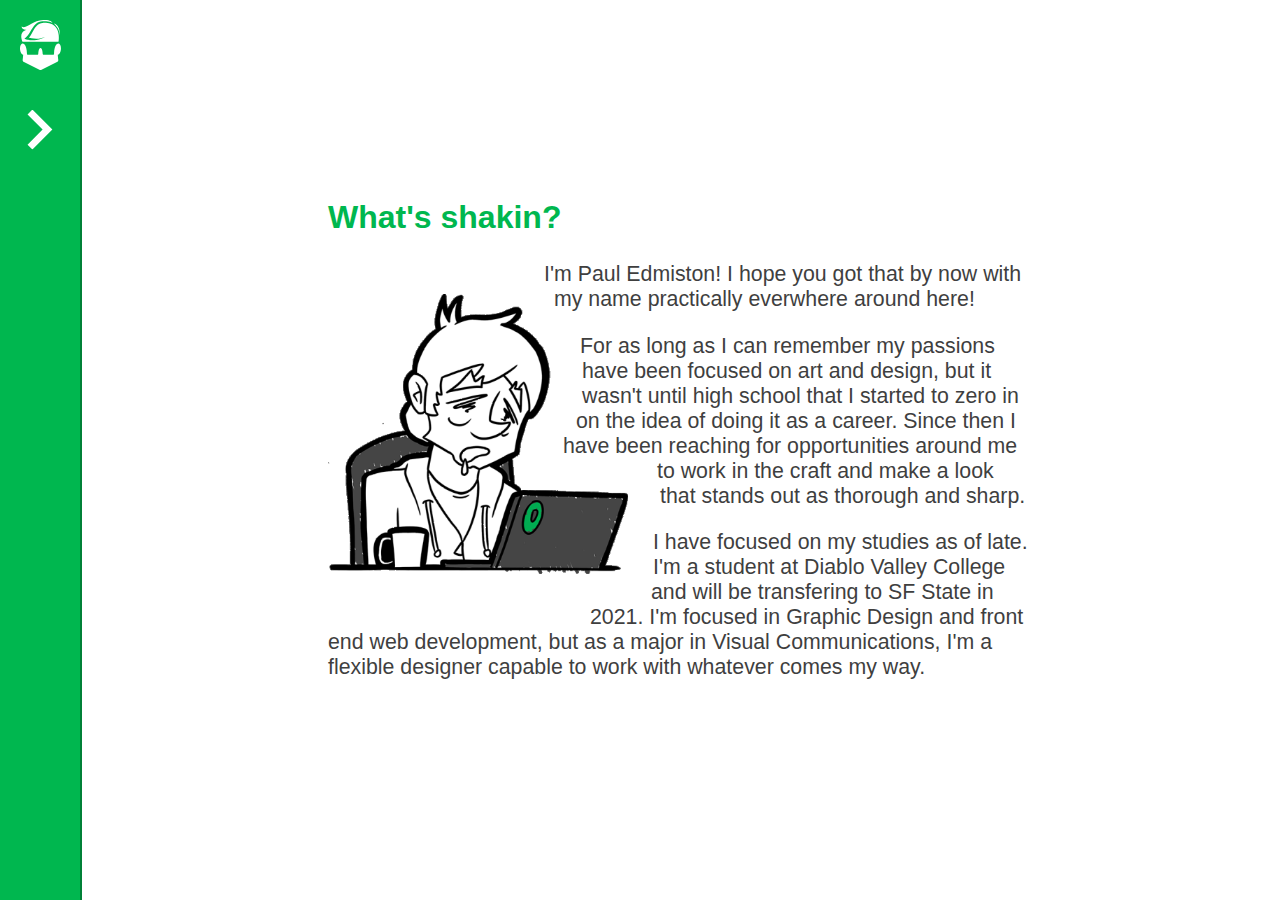
==== about/index.html @ 64730ffc "About finished. Assembled other pages." ====
<!DOCTYPE html>
<html lang="en">
<head>
	<meta charset="UTF-8">
	<meta name="viewport" content="width=device-width, initial-scale=1.0">
	<title>Paul Edmiston</title>
	<meta name="description" content="The official site and portfolio of Paul Edmiston, graphic and web designer. Please, make yourself comfortable."/>
	<meta name="Author" content="Paul Edmiston"/>

	<link rel="preload" href="../_css/main.css" as="style">
	<link rel="preload" href="../_scripts/main.js" as="script">

	<link rel="preload" href="../_images/expand.svg" as="image">
	<link rel="preload" href="../_images/logo_white.svg" as="image">
	<link rel="preload" href="../_images/logotype_nooutline.svg" as="image">
	<link rel="preload" href="../_images/splash1200px.jpg" as="image">

	<link rel="stylesheet" type="text/css" href="../_css/main.css">
</head>
<body id="pgabout">
<div class="flank left">
	<div class="halftone left"></div>
</div>
<div id="interior">
<div id="barkit" class="menumodifier">
	<header>
		<div id="menutoggler">
			<img class="menumodifier" src="../_images/expand.svg" alt="">
		</div>
		<img class="menumodifier" src="../_images/logo_white.svg" alt="">
		<img class="menumodifier" src="../_images/logotype_nooutline.svg" alt="">
	</header>
	<nav class="menumodifier">
		<ul>
			<li class="home"><a href="../index.html">Home</a></li>
			<li class="works" style="grid-row: 2 / 6;">
				<a href="../works/">Works</a><ul style="grid-row: 2 / 5;">
					<li class="passion">
						<a href="../works/passion/"><span>Done in</span> <br>
							Passion</a>
					</li>
					<li class="academics">
						<a href="../works/passion/"><span>Done in</span> <br>
							Academics</a>
					</li>
					<li class="business">
						<a href="../works/business/"><span>Done in</span> <br>
							Business</a>
					</li>
				</ul></li>
			<li class="about"><a href="index.html">About</a></li>
			<li class="contact"><a href="../contact/">Contact</a></li>
		</ul>
		<div>
			<p>&copy; 2020 Paul Edmiston.<br>
			All rights reserved.</p>
			<p>The Roundel and Logotype are trademarks of Paul Edmiston that really ought to be registered.</p>
		</div>
	</nav>
</div>

<main>
	<div class="maininterior">
		<h2>What's shakin?</h2>
		<article>
			<img class="portraitpng" src="_images/portrait.png" alt="I'm often working a lot later than what's healthy to, I won't deny it.">
			<p>I'm Paul Edmiston! I hope you got that by now with my name practically everwhere around here!</p>
			<p>For as long as I can remember my passions have been focused on art and design, but it wasn't until high school that I started to zero in on the idea of doing it as a career. Since then I have been reaching for opportunities around me to work in the craft and make a look that stands out as thorough and sharp.</p>
			<p>I have focused on my studies as of late. I'm a student at Diablo Valley College and will be transfering to SF State in 2021. I'm focused in Graphic Design and front end web development, but as a major in Visual Communications, I'm a flexible designer capable to work with whatever comes my way.</p>
		</article>
	</div>
</main>
</div>
<div class="flank right">
	<div class="halftone right"></div>
</div>
<div class="legalwrap legalmodifier">
	<div class="spacer"></div>
	<div class="mobilelegal legalmodifier">
		<div id="legaltoggler">
			<img class="legalmodifier" src="../_images/expand.svg" alt=""> Legal information
		</div>
		<div>
			<p>&copy; 2020 Paul Edmiston.<br>
			All rights reserved.</p>
			<p>The Roundel and Logotype are trademarks of Paul Edmiston that really ought to be registered.</p>
		</div>
	</div>
</div>
<script src="../_scripts/main.js"></script>
</body>
</html>
---- _css/main.css ----
/********************************
CATCH-ALLS, ROOT APPLIED, INITIAL
********************************/
:root {
	font-family: "Avenir", "Helvetica", "Arial", sans-serif;
	box-sizing: border-box;	
	
	/*VARIABLES*/
	--brandingprimary: #00b74f;
		--brandingprimary_tintup: #38D77C;
		--brandingprimary_shadedown1: #009A42;
		--brandingprimary_shadedown2: #008137;
	--brandingsecondary: #ff48b0;
	--bodygray: #3f3f3f;
	--quick_easeout: cubic-bezier(.12,.75,.50,1);
}
* {box-sizing: border-box;}
html {
	height: 100%;
}
body {
	margin: 0;
	max-width: 100%;
	height: 100%;
	padding: 0;

	font-size: 16pt;
}
div#interior {
	margin: auto;
	width: 100%;
	max-width: 1400px;
	height: 100%;

	display: grid;
	grid-template-columns: 100%;
	grid-template-rows: 80px 1fr;
}
div#barkit {
	position: fixed;
	width: 100%;
	z-index: 10;

	display: grid;
	grid-template-rows: 80px auto;
	grid-template-columns: 100%;
}
div#barkit.menutoggle {height:100%;}




/*********************
GENERAL TAG FORMATTING
*********************/

/*SIDEBAR*/
header {
	width: 100%;

	display: flex;
	justify-content: space-between;
	align-items: center;

	background-color: var(--brandingprimary);
}
header > img:nth-of-type(1) {
	position: absolute;

	right: 15px;
	height: 50px;
	transition: right 0.2s var(--quick_easeout) 0.4s;
}
header > img:nth-of-type(1).menutoggle {
	right:-41px;
	transition: right 0.2s var(--quick_easeout);
}
header > img:nth-of-type(2) {
	position: absolute;

	right: -214px;
	height: 50px;
	transition: right 0.2s var(--quick_easeout);
}
header > img:nth-of-type(2).menutoggle {
	right:15px;
	transition: right 0.2s var(--quick_easeout) 0.4s;
}
div#menutoggler {
	display: flex;
	justify-content: center;
	align-items: center;
	width: 80px;
	height: 80px;
	background-color: var(--brandingprimary);
	transition: background-color 0.2s var(--quick_easeout);
}
div#menutoggler:hover {background-color: var(--brandingprimary_tintup);}
div#menutoggler:active {background-color: var(--brandingprimary_shadedown2)}
div#menutoggler > img {
	width: 40px;
	position: relative;
	transition: transform 0.2s var(--quick_easeout);
}
div#menutoggler > img.menutoggle {
	transform: rotate(180deg);
}
nav {
	display: none;
	transition: bottom 0.5s var(--quick_easeout);
	bottom: 120%;

	position: relative;
	z-index: -1;
}
nav.menutoggle {
	transition: bottom 0.5s var(--quick_easeout);
	display: block;
	bottom: 0%;
}
nav ul {
	list-style: none;
	display: grid;
	grid-template-columns: 100%;

	margin: 0;
	width: 100%;
	height: 100%;
	padding: 0;
}
nav li {
	display: block;
	padding: 0;
}
nav li.works {
 	display: grid;
	grid-template-columns: 100%;
}
nav li.works ul {
	display: grid;
}
nav li a {
	padding: 1rem;

	display: block;
	height: 100%;
	background-color: var(--brandingprimary);
	transition: background-color 0.2s var(--quick_easeout);

	color: white;
	text-decoration: none;
}
nav li a span {
	font-size: 12pt;
}
#pghome nav li.home a,
#pgworks nav li.works a,
#pgpassion nav li.passion a,
#pgacademics nav li.academics a,
#pgbusiness nav li.business a,
#pgabout nav li.about a,
#pgcontact nav li.contact a {
	background-color: var(--brandingprimary_shadedown1);
}
#pghome nav li.home a:hover,
#pgworks nav li.works a:hover,
#pgpassion nav li.passion a:hover,
#pgacademics nav li.academics a:hover,
#pgbusiness nav li.business a:hover,
#pgabout nav li.about a:hover,
#pgcontact nav li.contact a:hover,
nav li a:hover {
	background-color: var(--brandingprimary_tintup);
}
nav li li > a {
	padding-left: 2rem;
}
nav div {
	display: none;
}

div.flank {
	display: none;
}
/*INS and DEL*/


/*HORIZONTAL RULE*/


/*TAG SPECIFIC CLASSES*/




/*******************
GENERAL PAGE MATTERS
*******************/

/*BODY AND RELATED CLASSES*/
main {
	grid-row: 2 / 3;
	border-top: 4px solid var(--brandingprimary_shadedown2);

	display: flex;
	flex-direction: column;
	justify-content: center;

	color: var(--bodygray);
}
main .maininterior > *:first-child {margin-top: 0;}
main .maininterior > *:last-child {margin-bottom: 0;}
main .maininterior {
	margin: auto;
	width: 100%;
	max-width: 800px;
	padding: 5rem 3rem;
	padding-top: 3rem;
}
/*GENERAL TEXT*/

/*HEADERS*/
h2, h3, h4 {color: var(--brandingprimary);}


/* * * * * * * * * *
SPECIFIC PAGE MATTERS
* * * * * * * * * */
/*LANDING*/
div.legalwrap {
	position: fixed;
	bottom: 0;

	transition: background-color 0.4s var(--quick_easeout);
	background-color: rgba(0, 0, 0, 0);

	width: 100%;
	height: 0;
}
div.legalwrap.legaltoggle {
	height: 100%;
	background-color: rgba(0, 0, 0, 0.5);
	transition: background-color 0.4s var(--quick_easeout);
}
div.spacer {
	position: relative;
	height: 100%;
}
div.mobilelegal {
	position: relative;
	bottom: 0;
	transition: transform 0.4s var(--quick_easeout);
	transform: translate(0, -61px);

	display: flex;
	flex-direction: column;
	

	width: 100%;
}
div.mobilelegal.legaltoggle {
	transition: transform 0.4s var(--quick_easeout);
	transform: translate(0,-100%);
}
div.mobilelegal div:first-child {
	margin: auto;
	display: inline;

	padding: 1rem;

	background-color: var(--brandingprimary);
	border-radius: 15px 15px 0 0;
	color: white;
}
div.mobilelegal div:nth-child(2) {
	padding: 1rem;
	background-color: white;

	color: var(--bodygray);
	text-align: left;
}
div.mobilelegal img {
	position: relative;
	transform:rotate(180deg);
	transition: transform 0.4s var(--quick_easeout);
	width: 12px;
}
div.mobilelegal img.legaltoggle {
	transform:rotate(0deg);
	transition: transform 0.4s var(--quick_easeout);
}
div.mobilelegal p {
	color: var(--bodygray);
	font-size: 12pt;
}
div.mobilelegal div p:first-child {margin-top: 0;}
div.mobilelegal div p:last-child {margin-bottom: 0;}

#pghome main {
	background-image: url("../_images/splash1200px.jpg");
	background-size: cover;
	background-position: left;
	color: white;
	text-align: center;
}
#pghome main h2 {color: white;}
/*ABOUT*/
.portraitpng {
	width: 100%;
}




/************
MEDIA QUERIES
************/
@media only screen and (min-width: 600px) and (min-height: 900px) {
div.legalwrap {display: none;}
div#interior {
	position: relative;
	grid-template-columns: 80px 1fr;
	grid-template-rows: auto;
}
div#barkit {
	width: auto;
	grid-template-rows: 170px auto;
	height: 100%;
	border-right: 2px solid var(--brandingprimary_shadedown2);

	background-color: var(--brandingprimary);
}
div#barkit.menutoggle {
	width: 254px;
}
header {
	display: block;
	position: relative;
	height: 100%;
}
header > img:nth-of-type(1) {
	position: absolute;

	left: 20px;
	top: 20px;
	height: 50px;
	transition: left 0.2s var(--quick_easeout) 0.4s;
}
header > img:nth-of-type(1).menutoggle {
	left:-41px;
	transition: left 0.2s var(--quick_easeout);
}
header > img:nth-of-type(2) {
	position: absolute;

	left: -214px;
	top: 20px;
	height: 50px;
	transition: left 0.2s var(--quick_easeout);
}
header > img:nth-of-type(2).menutoggle {
	left:20px;
	transition: left 0.2s var(--quick_easeout) 0.4s;
}
div#menutoggler {
	position: relative;
	transform: translateY(90px);
}
div#menutoggler > img {
	width: 40px;
	position: relative;
	transition: transform 0.2s var(--quick_easeout);
	transform: rotate(270deg);
}
div#menutoggler > img.menutoggle {
	transform: rotate(90deg);
}
nav ul {
	height: auto;
	grid-template-rows: auto;
}
nav li.works {
	grid-template-rows: auto;
}
nav div {
	display: block;
	position: absolute;
	bottom: 0;
	padding: 1rem;

	font-size: 12pt;
	color: var(--brandingprimary_shadedown2);
}
main {
	grid-row: auto;
	grid-column: 2 / 3;
	border-top: none;
}
main .maininterior {padding-top: 5rem;}
.portraitpng {
	max-width: 300px;
	shape-margin: 2rem;
	margin: 2rem;
	margin-left: 0;

	float: left;
	shape-outside: url("../about/_images/portrait.png");
}
}


@media only screen and (min-width: 1400px) and (min-height: 900px) {
body {
	display: grid;
	grid-template-columns: 1fr 1400px 1fr;
}

div#interior {
	grid-template-columns: 254px 1fr;
	border-left:4px solid var(--brandingprimary_shadedown2);
	border-right:4px solid var(--brandingprimary_shadedown2);
}
div#barkit {
	grid-template-rows: 90px auto;
	width: 254px;
}
header > img:nth-of-type(1) {
	display: none;
}
header > img:nth-of-type(2) {
	transition: left 0s;
	left:20px;
}
div#menutoggler {
	display: none;
}
nav {
	display: block;
	bottom: 0%;
}

div.flank {
	display: flex;
	width: 100%;
	height: 100%;
	background-color: var(--brandingprimary_shadedown1);
}
div.flank.left {
	grid-column: 1 / 2;
	flex-direction: row-reverse;

	background-image: url(../_images/flankleft5.jpg);
	background-position: center;
}
div.flank.right {
	grid-column: 3 / 4;

	background-image: url(../_images/flankright.jpg);
	background-position: center;
}
div.halftone {
	position: relative;
	width: 100%;
	max-width: 144px;
	height: 100%;

	background-color: var(--brandingprimary_shadedown2);
	mask-image: url(../_images/halftone.png);
}
div.halftone.left {
	transform: rotate(180deg);
}
}
---- _css/main.css ----
/********************************
CATCH-ALLS, ROOT APPLIED, INITIAL
********************************/
:root {
	font-family: "Avenir", "Helvetica", "Arial", sans-serif;
	box-sizing: border-box;	
	
	/*VARIABLES*/
	--brandingprimary: #00b74f;
		--brandingprimary_tintup: #38D77C;
		--brandingprimary_shadedown1: #009A42;
		--brandingprimary_shadedown2: #008137;
	--brandingsecondary: #ff48b0;
	--bodygray: #3f3f3f;
	--quick_easeout: cubic-bezier(.12,.75,.50,1);
}
* {box-sizing: border-box;}
html {
	height: 100%;
}
body {
	margin: 0;
	max-width: 100%;
	height: 100%;
	padding: 0;

	font-size: 16pt;
}
div#interior {
	margin: auto;
	width: 100%;
	max-width: 1400px;
	height: 100%;

	display: grid;
	grid-template-columns: 100%;
	grid-template-rows: 80px 1fr;
}
div#barkit {
	position: fixed;
	width: 100%;
	z-index: 10;

	display: grid;
	grid-template-rows: 80px auto;
	grid-template-columns: 100%;
}
div#barkit.menutoggle {height:100%;}




/*********************
GENERAL TAG FORMATTING
*********************/

/*SIDEBAR*/
header {
	width: 100%;

	display: flex;
	justify-content: space-between;
	align-items: center;

	background-color: var(--brandingprimary);
}
header > img:nth-of-type(1) {
	position: absolute;

	right: 15px;
	height: 50px;
	transition: right 0.2s var(--quick_easeout) 0.4s;
}
header > img:nth-of-type(1).menutoggle {
	right:-41px;
	transition: right 0.2s var(--quick_easeout);
}
header > img:nth-of-type(2) {
	position: absolute;

	right: -214px;
	height: 50px;
	transition: right 0.2s var(--quick_easeout);
}
header > img:nth-of-type(2).menutoggle {
	right:15px;
	transition: right 0.2s var(--quick_easeout) 0.4s;
}
div#menutoggler {
	display: flex;
	justify-content: center;
	align-items: center;
	width: 80px;
	height: 80px;
	background-color: var(--brandingprimary);
	transition: background-color 0.2s var(--quick_easeout);
}
div#menutoggler:hover {background-color: var(--brandingprimary_tintup);}
div#menutoggler:active {background-color: var(--brandingprimary_shadedown2)}
div#menutoggler > img {
	width: 40px;
	position: relative;
	transition: transform 0.2s var(--quick_easeout);
}
div#menutoggler > img.menutoggle {
	transform: rotate(180deg);
}
nav {
	display: none;
	transition: bottom 0.5s var(--quick_easeout);
	bottom: 120%;

	position: relative;
	z-index: -1;
}
nav.menutoggle {
	transition: bottom 0.5s var(--quick_easeout);
	display: block;
	bottom: 0%;
}
nav ul {
	list-style: none;
	display: grid;
	grid-template-columns: 100%;

	margin: 0;
	width: 100%;
	height: 100%;
	padding: 0;
}
nav li {
	display: block;
	padding: 0;
}
nav li.works {
 	display: grid;
	grid-template-columns: 100%;
}
nav li.works ul {
	display: grid;
}
nav li a {
	padding: 1rem;

	display: block;
	height: 100%;
	background-color: var(--brandingprimary);
	transition: background-color 0.2s var(--quick_easeout);

	color: white;
	text-decoration: none;
}
nav li a span {
	font-size: 12pt;
}
#pghome nav li.home a,
#pgworks nav li.works a,
#pgpassion nav li.passion a,
#pgacademics nav li.academics a,
#pgbusiness nav li.business a,
#pgabout nav li.about a,
#pgcontact nav li.contact a {
	background-color: var(--brandingprimary_shadedown1);
}
#pghome nav li.home a:hover,
#pgworks nav li.works a:hover,
#pgpassion nav li.passion a:hover,
#pgacademics nav li.academics a:hover,
#pgbusiness nav li.business a:hover,
#pgabout nav li.about a:hover,
#pgcontact nav li.contact a:hover,
nav li a:hover {
	background-color: var(--brandingprimary_tintup);
}
nav li li > a {
	padding-left: 2rem;
}
nav div {
	display: none;
}

div.flank {
	display: none;
}
/*INS and DEL*/


/*HORIZONTAL RULE*/


/*TAG SPECIFIC CLASSES*/




/*******************
GENERAL PAGE MATTERS
*******************/

/*BODY AND RELATED CLASSES*/
main {
	grid-row: 2 / 3;
	border-top: 4px solid var(--brandingprimary_shadedown2);

	display: flex;
	flex-direction: column;
	justify-content: center;

	color: var(--bodygray);
}
main .maininterior > *:first-child {margin-top: 0;}
main .maininterior > *:last-child {margin-bottom: 0;}
main .maininterior {
	margin: auto;
	width: 100%;
	max-width: 800px;
	padding: 5rem 3rem;
	padding-top: 3rem;
}
/*GENERAL TEXT*/

/*HEADERS*/
h2, h3, h4 {color: var(--brandingprimary);}


/* * * * * * * * * *
SPECIFIC PAGE MATTERS
* * * * * * * * * */
/*LANDING*/
div.legalwrap {
	position: fixed;
	bottom: 0;

	transition: background-color 0.4s var(--quick_easeout);
	background-color: rgba(0, 0, 0, 0);

	width: 100%;
	height: 0;
}
div.legalwrap.legaltoggle {
	height: 100%;
	background-color: rgba(0, 0, 0, 0.5);
	transition: background-color 0.4s var(--quick_easeout);
}
div.spacer {
	position: relative;
	height: 100%;
}
div.mobilelegal {
	position: relative;
	bottom: 0;
	transition: transform 0.4s var(--quick_easeout);
	transform: translate(0, -61px);

	display: flex;
	flex-direction: column;
	

	width: 100%;
}
div.mobilelegal.legaltoggle {
	transition: transform 0.4s var(--quick_easeout);
	transform: translate(0,-100%);
}
div.mobilelegal div:first-child {
	margin: auto;
	display: inline;

	padding: 1rem;

	background-color: var(--brandingprimary);
	border-radius: 15px 15px 0 0;
	color: white;
}
div.mobilelegal div:nth-child(2) {
	padding: 1rem;
	background-color: white;

	color: var(--bodygray);
	text-align: left;
}
div.mobilelegal img {
	position: relative;
	transform:rotate(180deg);
	transition: transform 0.4s var(--quick_easeout);
	width: 12px;
}
div.mobilelegal img.legaltoggle {
	transform:rotate(0deg);
	transition: transform 0.4s var(--quick_easeout);
}
div.mobilelegal p {
	color: var(--bodygray);
	font-size: 12pt;
}
div.mobilelegal div p:first-child {margin-top: 0;}
div.mobilelegal div p:last-child {margin-bottom: 0;}

#pghome main {
	background-image: url("../_images/splash1200px.jpg");
	background-size: cover;
	background-position: left;
	color: white;
	text-align: center;
}
#pghome main h2 {color: white;}
/*ABOUT*/
.portraitpng {
	width: 100%;
}




/************
MEDIA QUERIES
************/
@media only screen and (min-width: 600px) and (min-height: 900px) {
div.legalwrap {display: none;}
div#interior {
	position: relative;
	grid-template-columns: 80px 1fr;
	grid-template-rows: auto;
}
div#barkit {
	width: auto;
	grid-template-rows: 170px auto;
	height: 100%;
	border-right: 2px solid var(--brandingprimary_shadedown2);

	background-color: var(--brandingprimary);
}
div#barkit.menutoggle {
	width: 254px;
}
header {
	display: block;
	position: relative;
	height: 100%;
}
header > img:nth-of-type(1) {
	position: absolute;

	left: 20px;
	top: 20px;
	height: 50px;
	transition: left 0.2s var(--quick_easeout) 0.4s;
}
header > img:nth-of-type(1).menutoggle {
	left:-41px;
	transition: left 0.2s var(--quick_easeout);
}
header > img:nth-of-type(2) {
	position: absolute;

	left: -214px;
	top: 20px;
	height: 50px;
	transition: left 0.2s var(--quick_easeout);
}
header > img:nth-of-type(2).menutoggle {
	left:20px;
	transition: left 0.2s var(--quick_easeout) 0.4s;
}
div#menutoggler {
	position: relative;
	transform: translateY(90px);
}
div#menutoggler > img {
	width: 40px;
	position: relative;
	transition: transform 0.2s var(--quick_easeout);
	transform: rotate(270deg);
}
div#menutoggler > img.menutoggle {
	transform: rotate(90deg);
}
nav ul {
	height: auto;
	grid-template-rows: auto;
}
nav li.works {
	grid-template-rows: auto;
}
nav div {
	display: block;
	position: absolute;
	bottom: 0;
	padding: 1rem;

	font-size: 12pt;
	color: var(--brandingprimary_shadedown2);
}
main {
	grid-row: auto;
	grid-column: 2 / 3;
	border-top: none;
}
main .maininterior {padding-top: 5rem;}
.portraitpng {
	max-width: 300px;
	shape-margin: 2rem;
	margin: 2rem;
	margin-left: 0;

	float: left;
	shape-outside: url("../about/_images/portrait.png");
}
}


@media only screen and (min-width: 1400px) and (min-height: 900px) {
body {
	display: grid;
	grid-template-columns: 1fr 1400px 1fr;
}

div#interior {
	grid-template-columns: 254px 1fr;
	border-left:4px solid var(--brandingprimary_shadedown2);
	border-right:4px solid var(--brandingprimary_shadedown2);
}
div#barkit {
	grid-template-rows: 90px auto;
	width: 254px;
}
header > img:nth-of-type(1) {
	display: none;
}
header > img:nth-of-type(2) {
	transition: left 0s;
	left:20px;
}
div#menutoggler {
	display: none;
}
nav {
	display: block;
	bottom: 0%;
}

div.flank {
	display: flex;
	width: 100%;
	height: 100%;
	background-color: var(--brandingprimary_shadedown1);
}
div.flank.left {
	grid-column: 1 / 2;
	flex-direction: row-reverse;

	background-image: url(../_images/flankleft5.jpg);
	background-position: center;
}
div.flank.right {
	grid-column: 3 / 4;

	background-image: url(../_images/flankright.jpg);
	background-position: center;
}
div.halftone {
	position: relative;
	width: 100%;
	max-width: 144px;
	height: 100%;

	background-color: var(--brandingprimary_shadedown2);
	mask-image: url(../_images/halftone.png);
}
div.halftone.left {
	transform: rotate(180deg);
}
}
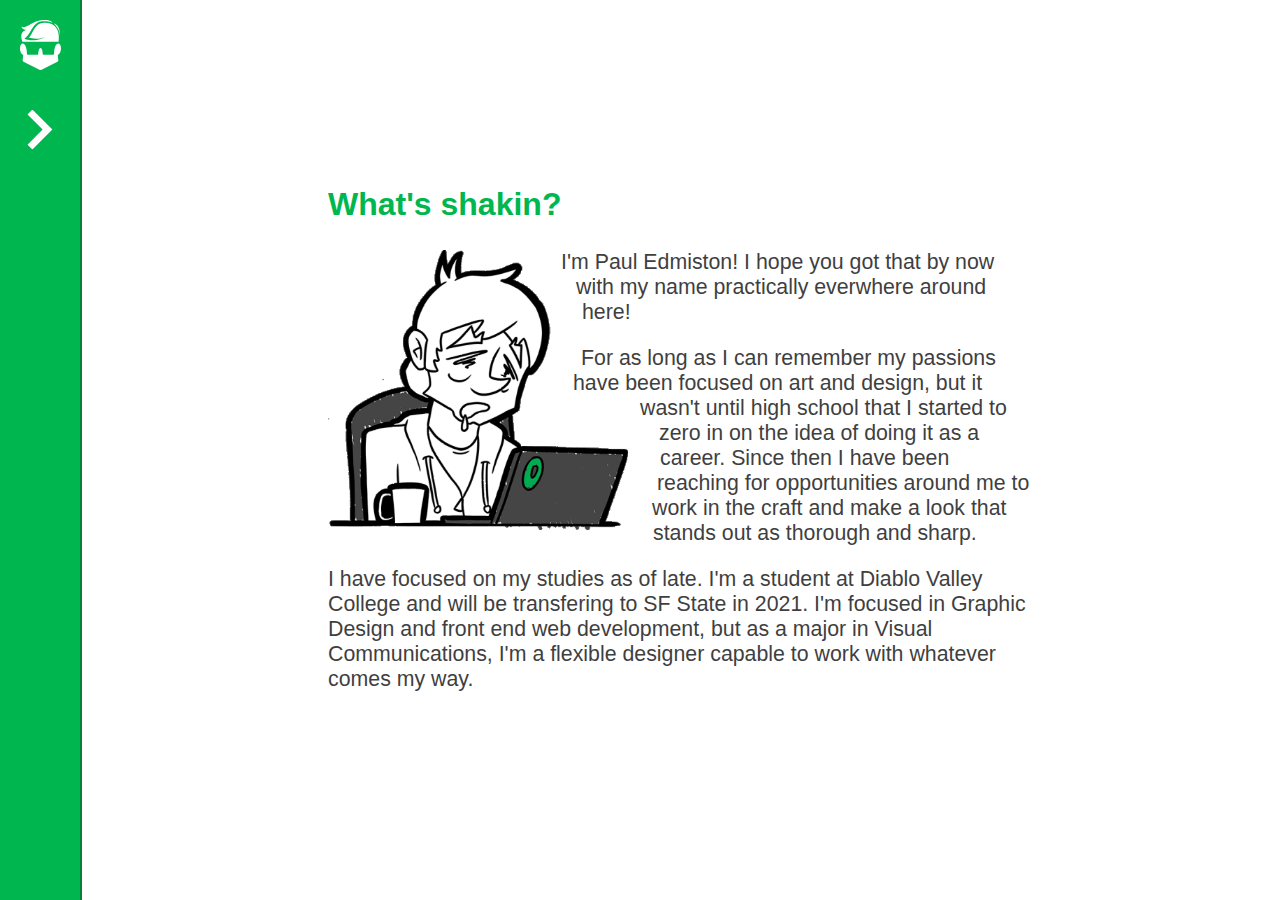
==== commit 35601916: "Contact WIP" ====
--- a/about/index.html
+++ b/about/index.html
@@ -63,7 +63,7 @@
 	<div class="maininterior">
 		<h2>What's shakin?</h2>
 		<article>
-			<img class="portraitpng" src="_images/portrait.png" alt="I'm often working a lot later than what's healthy to, I won't deny it.">
+			<img class="doodle" src="_images/portrait.png" alt="I'm often working a lot later than what's healthy to, I won't deny it.">
 			<p>I'm Paul Edmiston! I hope you got that by now with my name practically everwhere around here!</p>
 			<p>For as long as I can remember my passions have been focused on art and design, but it wasn't until high school that I started to zero in on the idea of doing it as a career. Since then I have been reaching for opportunities around me to work in the craft and make a look that stands out as thorough and sharp.</p>
 			<p>I have focused on my studies as of late. I'm a student at Diablo Valley College and will be transfering to SF State in 2021. I'm focused in Graphic Design and front end web development, but as a major in Visual Communications, I'm a flexible designer capable to work with whatever comes my way.</p>
--- a/_css/main.css
+++ b/_css/main.css
@@ -220,7 +220,10 @@
 /*GENERAL TEXT*/
 
 /*HEADERS*/
-h2, h3, h4 {color: var(--brandingprimary);}
+h2, h3, h4 {
+	color: var(--brandingprimary);
+	clear: both;
+}
 
 
 /* * * * * * * * * *
@@ -304,9 +307,67 @@
 	text-align: center;
 }
 #pghome main h2 {color: white;}
+
+
 /*ABOUT*/
-.portraitpng {
-	width: 100%;
+.doodle {
+	width: 100%;
+}
+
+
+/*CONTACT*/
+fieldset {
+	margin-top: 1rem;
+	margin-left: auto;
+	margin-right: auto;
+	width: 100%;
+	max-width: 400px;
+	padding: 0;
+	border: none;
+}
+legend:before {
+	content: "✱ ";
+	color: red;
+}
+form li {
+	margin-top: 1rem;
+	padding-left: 1.3rem;
+	list-style: none;
+}
+
+.required:before {
+	content: "✱ ";
+	color: red;
+}
+.required {
+	margin-left: -1.15rem;
+}
+
+label {
+	display: block;
+}
+input[type="text"], input[type="email"] {
+	width: 100%;
+	padding: 0.2rem;
+}
+textarea {
+	width: 12rem;
+	height: 3rem;
+	padding: 0.2rem;
+	resize: none;
+}
+input[type="submit"] {
+	border: none;
+	padding: 0.3rem;
+	
+	color: white;
+	background-color: #00b74f;
+}
+input[type="submit"]:hover {
+	cursor: pointer;
+}
+input[type="submit"]:active {
+	background-color: #007533;
 }
 
 
@@ -397,14 +458,19 @@
 	border-top: none;
 }
 main .maininterior {padding-top: 5rem;}
-.portraitpng {
+.doodle {
 	max-width: 300px;
 	shape-margin: 2rem;
 	margin: 2rem;
 	margin-left: 0;
+	margin-top: 0;
 
 	float: left;
 	shape-outside: url("../about/_images/portrait.png");
+}
+.doodle.contactpng {
+	shape-margin: 1rem;
+	shape-outside: url("../contact/_images/contact.png");
 }
 }
 
@@ -449,7 +515,7 @@
 	grid-column: 1 / 2;
 	flex-direction: row-reverse;
 
-	background-image: url(../_images/flankleft5.jpg);
+	background-image: url(../_images/flankleft.jpg);
 	background-position: center;
 }
 div.flank.right {
--- a/_css/main.css
+++ b/_css/main.css
@@ -220,7 +220,10 @@
 /*GENERAL TEXT*/
 
 /*HEADERS*/
-h2, h3, h4 {color: var(--brandingprimary);}
+h2, h3, h4 {
+	color: var(--brandingprimary);
+	clear: both;
+}
 
 
 /* * * * * * * * * *
@@ -304,9 +307,67 @@
 	text-align: center;
 }
 #pghome main h2 {color: white;}
+
+
 /*ABOUT*/
-.portraitpng {
-	width: 100%;
+.doodle {
+	width: 100%;
+}
+
+
+/*CONTACT*/
+fieldset {
+	margin-top: 1rem;
+	margin-left: auto;
+	margin-right: auto;
+	width: 100%;
+	max-width: 400px;
+	padding: 0;
+	border: none;
+}
+legend:before {
+	content: "✱ ";
+	color: red;
+}
+form li {
+	margin-top: 1rem;
+	padding-left: 1.3rem;
+	list-style: none;
+}
+
+.required:before {
+	content: "✱ ";
+	color: red;
+}
+.required {
+	margin-left: -1.15rem;
+}
+
+label {
+	display: block;
+}
+input[type="text"], input[type="email"] {
+	width: 100%;
+	padding: 0.2rem;
+}
+textarea {
+	width: 12rem;
+	height: 3rem;
+	padding: 0.2rem;
+	resize: none;
+}
+input[type="submit"] {
+	border: none;
+	padding: 0.3rem;
+	
+	color: white;
+	background-color: #00b74f;
+}
+input[type="submit"]:hover {
+	cursor: pointer;
+}
+input[type="submit"]:active {
+	background-color: #007533;
 }
 
 
@@ -397,14 +458,19 @@
 	border-top: none;
 }
 main .maininterior {padding-top: 5rem;}
-.portraitpng {
+.doodle {
 	max-width: 300px;
 	shape-margin: 2rem;
 	margin: 2rem;
 	margin-left: 0;
+	margin-top: 0;
 
 	float: left;
 	shape-outside: url("../about/_images/portrait.png");
+}
+.doodle.contactpng {
+	shape-margin: 1rem;
+	shape-outside: url("../contact/_images/contact.png");
 }
 }
 
@@ -449,7 +515,7 @@
 	grid-column: 1 / 2;
 	flex-direction: row-reverse;
 
-	background-image: url(../_images/flankleft5.jpg);
+	background-image: url(../_images/flankleft.jpg);
 	background-position: center;
 }
 div.flank.right {
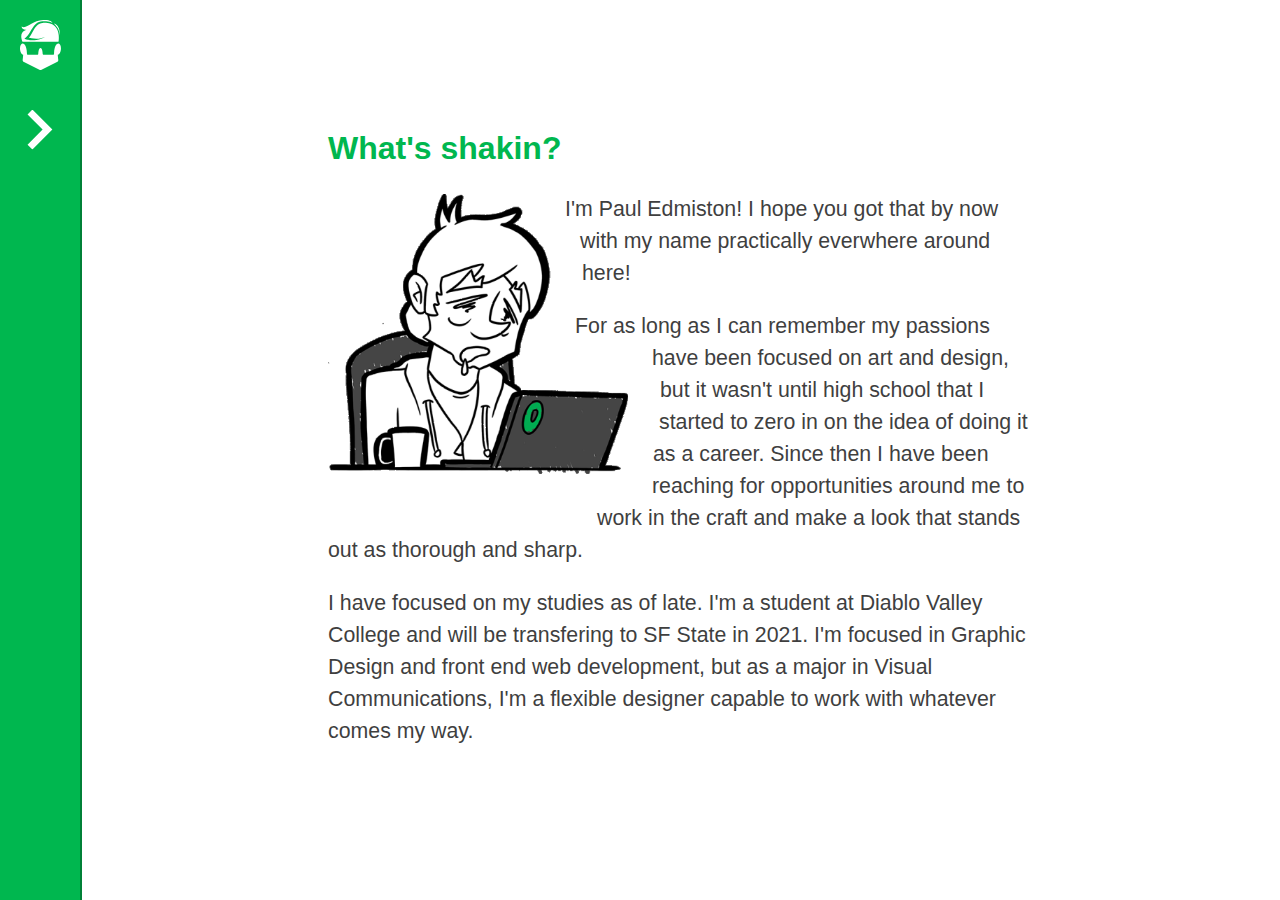
==== commit 3a3a98da: "Contact page considered complete" ====
--- a/about/index.html
+++ b/about/index.html
@@ -74,19 +74,6 @@
 <div class="flank right">
 	<div class="halftone right"></div>
 </div>
-<div class="legalwrap legalmodifier">
-	<div class="spacer"></div>
-	<div class="mobilelegal legalmodifier">
-		<div id="legaltoggler">
-			<img class="legalmodifier" src="../_images/expand.svg" alt=""> Legal information
-		</div>
-		<div>
-			<p>&copy; 2020 Paul Edmiston.<br>
-			All rights reserved.</p>
-			<p>The Roundel and Logotype are trademarks of Paul Edmiston that really ought to be registered.</p>
-		</div>
-	</div>
-</div>
 <script src="../_scripts/main.js"></script>
 </body>
 </html>--- a/_css/main.css
+++ b/_css/main.css
@@ -12,6 +12,8 @@
 		--brandingprimary_shadedown2: #008137;
 	--brandingsecondary: #ff48b0;
 	--bodygray: #3f3f3f;
+	--linkderive: #006cb7;
+	--linkvisit: #643c97;
 	--quick_easeout: cubic-bezier(.12,.75,.50,1);
 }
 * {box-sizing: border-box;}
@@ -95,7 +97,10 @@
 	background-color: var(--brandingprimary);
 	transition: background-color 0.2s var(--quick_easeout);
 }
-div#menutoggler:hover {background-color: var(--brandingprimary_tintup);}
+div#menutoggler:hover {
+	background-color: var(--brandingprimary_tintup);
+	cursor: pointer;
+}
 div#menutoggler:active {background-color: var(--brandingprimary_shadedown2)}
 div#menutoggler > img {
 	width: 40px;
@@ -171,6 +176,7 @@
 #pgcontact nav li.contact a:hover,
 nav li a:hover {
 	background-color: var(--brandingprimary_tintup);
+	cursor: pointer;
 }
 nav li li > a {
 	padding-left: 2rem;
@@ -218,6 +224,22 @@
 	padding-top: 3rem;
 }
 /*GENERAL TEXT*/
+main p {
+	line-height: 1.5;
+}
+main p.sectionend {
+	margin-bottom: 3rem;
+}
+main a {
+	color: var(--linkderive);
+	text-decoration: none;
+}
+main a:active {
+	text-decoration: underline;
+}
+main a:visited {
+	color: var(--linkvisit);
+}
 
 /*HEADERS*/
 h2, h3, h4 {
@@ -230,6 +252,9 @@
 SPECIFIC PAGE MATTERS
 * * * * * * * * * */
 /*LANDING*/
+div#legaltoggler {
+	cursor: pointer;
+}
 div.legalwrap {
 	position: fixed;
 	bottom: 0;
@@ -316,6 +341,7 @@
 
 
 /*CONTACT*/
+form {margin-left: -1.5rem;}
 fieldset {
 	margin-top: 1rem;
 	margin-left: auto;
@@ -347,27 +373,40 @@
 	display: block;
 }
 input[type="text"], input[type="email"] {
-	width: 100%;
-	padding: 0.2rem;
+	font-family: "Avenir", "Helvetica", "Arial", sans-serif;
+	font-size: 12pt;
+
+	width: 100%;
+	padding: 0.4rem;
 }
 textarea {
-	width: 12rem;
-	height: 3rem;
-	padding: 0.2rem;
+	font-family: "Avenir", "Helvetica", "Arial", sans-serif;
+	font-size: 12pt;
+
+	width: 100%;
+	height: 8rem;
+	padding: 0.4rem;
 	resize: none;
 }
 input[type="submit"] {
+	font-family: "Avenir", "Helvetica", "Arial", sans-serif;
+	font-size: 12pt;
+
+	display: block;
+	margin: auto;
 	border: none;
-	padding: 0.3rem;
+	border-radius: 15px;
+	padding: 1rem;
 	
 	color: white;
-	background-color: #00b74f;
+	background-color:var(--brandingprimary);
 }
 input[type="submit"]:hover {
 	cursor: pointer;
+	background-color: var(--brandingprimary_tintup);
 }
 input[type="submit"]:active {
-	background-color: #007533;
+	background-color: var(--brandingprimary_shadedown2);
 }
 
 
@@ -472,6 +511,7 @@
 	shape-margin: 1rem;
 	shape-outside: url("../contact/_images/contact.png");
 }
+textarea {resize: vertical;}
 }
 
 
--- a/_css/main.css
+++ b/_css/main.css
@@ -12,6 +12,8 @@
 		--brandingprimary_shadedown2: #008137;
 	--brandingsecondary: #ff48b0;
 	--bodygray: #3f3f3f;
+	--linkderive: #006cb7;
+	--linkvisit: #643c97;
 	--quick_easeout: cubic-bezier(.12,.75,.50,1);
 }
 * {box-sizing: border-box;}
@@ -95,7 +97,10 @@
 	background-color: var(--brandingprimary);
 	transition: background-color 0.2s var(--quick_easeout);
 }
-div#menutoggler:hover {background-color: var(--brandingprimary_tintup);}
+div#menutoggler:hover {
+	background-color: var(--brandingprimary_tintup);
+	cursor: pointer;
+}
 div#menutoggler:active {background-color: var(--brandingprimary_shadedown2)}
 div#menutoggler > img {
 	width: 40px;
@@ -171,6 +176,7 @@
 #pgcontact nav li.contact a:hover,
 nav li a:hover {
 	background-color: var(--brandingprimary_tintup);
+	cursor: pointer;
 }
 nav li li > a {
 	padding-left: 2rem;
@@ -218,6 +224,22 @@
 	padding-top: 3rem;
 }
 /*GENERAL TEXT*/
+main p {
+	line-height: 1.5;
+}
+main p.sectionend {
+	margin-bottom: 3rem;
+}
+main a {
+	color: var(--linkderive);
+	text-decoration: none;
+}
+main a:active {
+	text-decoration: underline;
+}
+main a:visited {
+	color: var(--linkvisit);
+}
 
 /*HEADERS*/
 h2, h3, h4 {
@@ -230,6 +252,9 @@
 SPECIFIC PAGE MATTERS
 * * * * * * * * * */
 /*LANDING*/
+div#legaltoggler {
+	cursor: pointer;
+}
 div.legalwrap {
 	position: fixed;
 	bottom: 0;
@@ -316,6 +341,7 @@
 
 
 /*CONTACT*/
+form {margin-left: -1.5rem;}
 fieldset {
 	margin-top: 1rem;
 	margin-left: auto;
@@ -347,27 +373,40 @@
 	display: block;
 }
 input[type="text"], input[type="email"] {
-	width: 100%;
-	padding: 0.2rem;
+	font-family: "Avenir", "Helvetica", "Arial", sans-serif;
+	font-size: 12pt;
+
+	width: 100%;
+	padding: 0.4rem;
 }
 textarea {
-	width: 12rem;
-	height: 3rem;
-	padding: 0.2rem;
+	font-family: "Avenir", "Helvetica", "Arial", sans-serif;
+	font-size: 12pt;
+
+	width: 100%;
+	height: 8rem;
+	padding: 0.4rem;
 	resize: none;
 }
 input[type="submit"] {
+	font-family: "Avenir", "Helvetica", "Arial", sans-serif;
+	font-size: 12pt;
+
+	display: block;
+	margin: auto;
 	border: none;
-	padding: 0.3rem;
+	border-radius: 15px;
+	padding: 1rem;
 	
 	color: white;
-	background-color: #00b74f;
+	background-color:var(--brandingprimary);
 }
 input[type="submit"]:hover {
 	cursor: pointer;
+	background-color: var(--brandingprimary_tintup);
 }
 input[type="submit"]:active {
-	background-color: #007533;
+	background-color: var(--brandingprimary_shadedown2);
 }
 
 
@@ -472,6 +511,7 @@
 	shape-margin: 1rem;
 	shape-outside: url("../contact/_images/contact.png");
 }
+textarea {resize: vertical;}
 }
 
 
